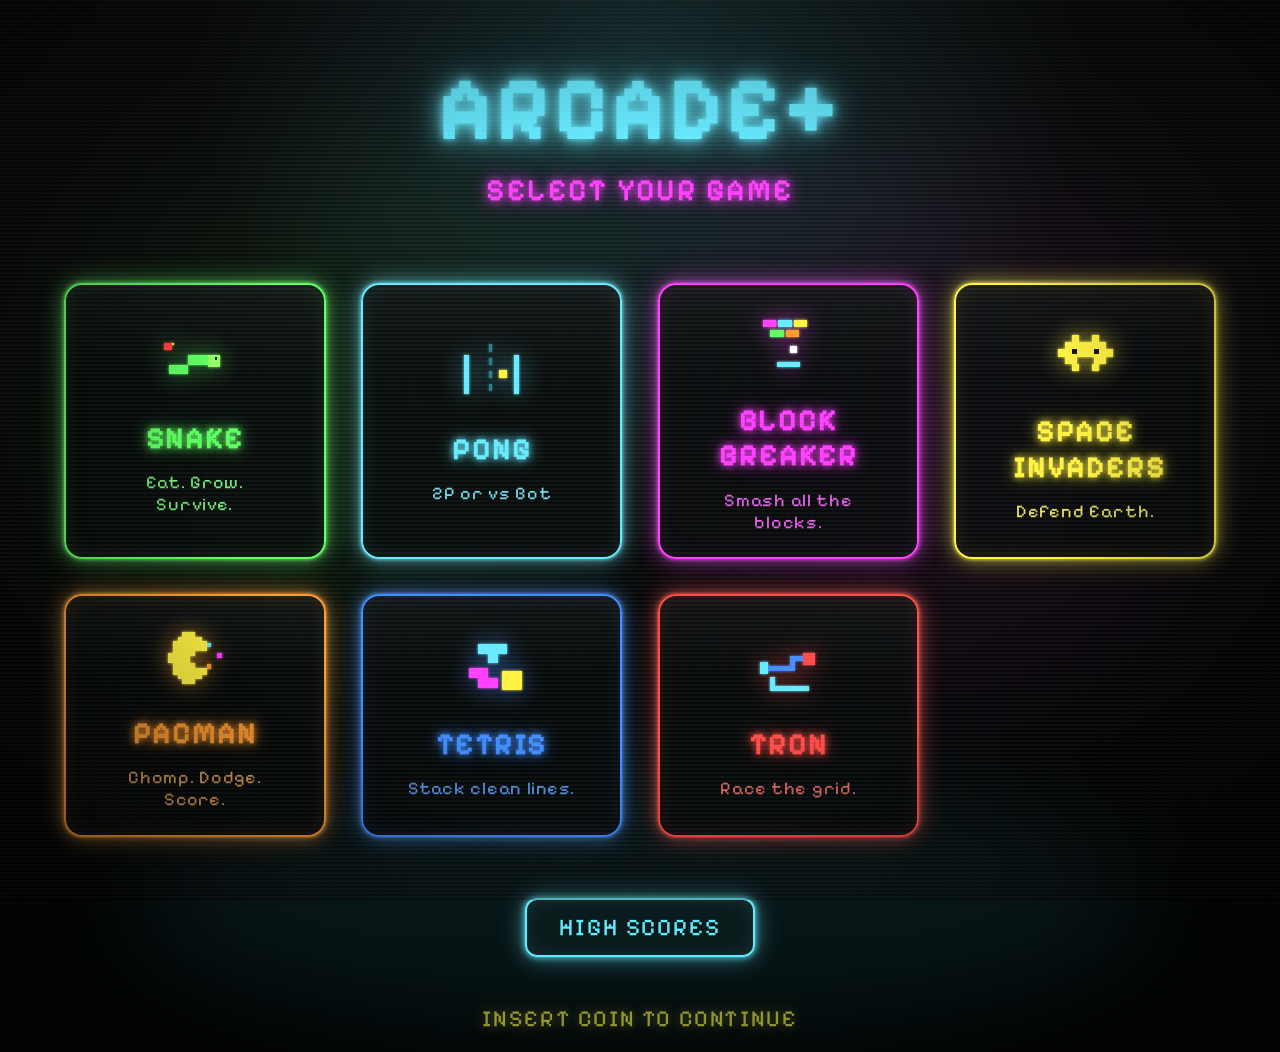
==== index.html @ 2dae6065 "Add launcher high scores" ====
<!doctype html>
<html lang="en">
  <head>
    <meta charset="UTF-8" />
    <meta name="viewport" content="width=device-width, initial-scale=1.0" />
    <title>Arcade+</title>
    <link rel="preconnect" href="https://fonts.googleapis.com" />
    <link rel="preconnect" href="https://fonts.gstatic.com" crossorigin />
    <link
      href="https://fonts.googleapis.com/css2?family=Pixelify+Sans:wght@400..700&display=swap"
      rel="stylesheet"
    />
    <link rel="stylesheet" href="styles.css" />
  </head>
  <body>
    <main class="arcade-shell">
      <div class="crt-glow" aria-hidden="true"></div>

      <section id="launcherView" class="launcher-view">
        <header class="hero">
          <p class="kicker">ARCADE+</p>
          <h1>SELECT YOUR GAME</h1>
        </header>

        <section class="game-grid" aria-label="Game launcher">
          <a class="game-card card-green" href="snake/index.html">
            <img src="assets/images/snake.svg" alt="" class="game-icon" onerror="this.hidden=true" />
            <span class="game-title">Snake</span>
            <span class="game-copy">Eat. Grow. Survive.</span>
          </a>

          <a class="game-card card-cyan" href="Pong/index.html">
            <img src="assets/images/pong.svg" alt="" class="game-icon" onerror="this.hidden=true" />
            <span class="game-title">Pong</span>
            <span class="game-copy">2P or vs Bot</span>
          </a>

          <a class="game-card card-pink" href="Breaker/index.html">
            <img src="assets/images/breaker.svg" alt="" class="game-icon" onerror="this.hidden=true" />
            <span class="game-title">Block Breaker</span>
            <span class="game-copy">Smash all the blocks.</span>
          </a>

          <a class="game-card card-yellow" href="Space_invaders/index.html">
            <img src="assets/images/space-invaders.svg" alt="" class="game-icon" onerror="this.hidden=true" />
            <span class="game-title">Space Invaders</span>
            <span class="game-copy">Defend Earth.</span>
          </a>

          <a class="game-card card-orange" href="Pacman/index.html">
            <img src="assets/images/pacman.svg" alt="" class="game-icon" onerror="this.hidden=true" />
            <span class="game-title">Pacman</span>
            <span class="game-copy">Chomp. Dodge. Score.</span>
          </a>

          <a class="game-card card-blue" href="Tetris/index.html">
            <img src="assets/images/tetris.svg" alt="" class="game-icon" onerror="this.hidden=true" />
            <span class="game-title">Tetris</span>
            <span class="game-copy">Stack clean lines.</span>
          </a>

          <a class="game-card card-red" href="Tron/index.html">
            <img src="assets/images/tron.svg" alt="" class="game-icon" onerror="this.hidden=true" />
            <span class="game-title">Tron</span>
            <span class="game-copy">Race the grid.</span>
          </a>
        </section>

        <button class="high-scores-button" id="highScoresButton" type="button">High Scores</button>
        <p class="coin-copy">INSERT COIN TO CONTINUE</p>
      </section>

      <section id="highScoresView" class="scores-view" hidden>
        <header class="scores-header">
          <h1>HIGH SCORES</h1>
        </header>
        <nav class="score-tabs" id="scoreTabs" aria-label="High score games"></nav>
        <ol class="score-list" id="scoreList"></ol>
        <p class="score-status" id="scoreStatus" aria-live="polite"></p>
        <button class="back-button" id="backButton" type="button">← Back</button>
      </section>
    </main>
    <script src="assets/js/high-scores.js"></script>
    <script src="assets/js/home.js"></script>
  </body>
</html>
---- styles.css ----
:root {
  --bg: #050606;
  --cyan: #65eaff;
  --green: #5dff5f;
  --pink: #ff3dff;
  --yellow: #fff241;
  --orange: #ff9b2f;
  --blue: #3f8cff;
  --red: #ff4a45;
  --panel: rgba(7, 10, 10, 0.84);
  --text-dim: rgba(232, 255, 255, 0.68);
}

* {
  box-sizing: border-box;
}

html {
  min-height: 100%;
  background: var(--bg);
}

body {
  min-height: 100vh;
  margin: 0;
  overflow-x: hidden;
  color: var(--cyan);
  font-family: "Pixelify Sans", monospace;
  background:
    radial-gradient(circle at 50% 5%, rgba(92, 238, 255, 0.16), transparent 28rem),
    radial-gradient(circle at 26% 40%, rgba(70, 255, 83, 0.08), transparent 24rem),
    radial-gradient(circle at 74% 40%, rgba(255, 61, 255, 0.08), transparent 24rem),
    linear-gradient(180deg, #090a0a 0%, #040505 52%, #020303 100%);
}

body::before,
body::after {
  position: fixed;
  inset: 0;
  pointer-events: none;
  content: "";
}

body::before {
  z-index: 3;
  background:
    linear-gradient(rgba(255, 255, 255, 0.035) 50%, rgba(0, 0, 0, 0.2) 50%),
    linear-gradient(90deg, rgba(255, 0, 0, 0.03), rgba(0, 255, 0, 0.015), rgba(0, 0, 255, 0.03));
  background-size: 100% 4px, 6px 100%;
  mix-blend-mode: screen;
}

body::after {
  z-index: 4;
  background: radial-gradient(ellipse at center, transparent 48%, rgba(0, 0, 0, 0.56) 100%);
}

.arcade-shell {
  position: relative;
  z-index: 1;
  display: flex;
  min-height: 100vh;
  flex-direction: column;
  align-items: center;
  justify-content: flex-start;
  padding: clamp(2rem, 6vw, 4.5rem) clamp(1rem, 4vw, 3rem) 1.25rem;
}

.launcher-view {
  display: flex;
  width: 100%;
  min-height: calc(100vh - clamp(4rem, 12vw, 9rem));
  flex-direction: column;
  align-items: center;
}

.crt-glow {
  position: fixed;
  inset: auto 10% -8rem;
  height: 16rem;
  border-radius: 50%;
  background: rgba(82, 238, 255, 0.08);
  filter: blur(52px);
}

.hero {
  text-align: center;
  text-transform: uppercase;
}

.kicker {
  margin: 0;
  color: var(--cyan);
  font-size: clamp(3.5rem, 7vw, 7rem);
  font-weight: 700;
  letter-spacing: 0.04em;
  line-height: 0.85;
  text-shadow:
    0 0 8px currentColor,
    0 0 22px rgba(101, 234, 255, 0.92),
    0 0 44px rgba(101, 234, 255, 0.58);
}

.hero h1 {
  margin: 1.5rem 0 0;
  color: var(--pink);
  font-size: clamp(1.4rem, 2.4vw, 2rem);
  font-weight: 600;
  letter-spacing: 0.08em;
  text-shadow:
    0 0 8px currentColor,
    0 0 20px rgba(255, 61, 255, 0.72);
}

.game-grid {
  display: grid;
  width: min(100%, 72rem);
  grid-template-columns: repeat(4, minmax(10.5rem, 1fr));
  gap: clamp(1.4rem, 3vw, 2.2rem);
  margin-top: clamp(3rem, 7vw, 4.6rem);
}

.game-card {
  --card-color: var(--cyan);
  position: relative;
  display: flex;
  min-height: clamp(13rem, 19vw, 17rem);
  flex-direction: column;
  align-items: center;
  justify-content: center;
  padding: 1.4rem;
  overflow: hidden;
  border: 2px solid var(--card-color);
  border-radius: 18px;
  color: var(--card-color);
  background:
    linear-gradient(180deg, rgba(255, 255, 255, 0.035), transparent 34%),
    var(--panel);
  box-shadow:
    0 0 4px var(--card-color),
    0 0 14px rgba(255, 255, 255, 0.14),
    0 0 24px color-mix(in srgb, var(--card-color) 56%, transparent),
    inset 0 0 22px color-mix(in srgb, var(--card-color) 10%, transparent);
  text-align: center;
  text-decoration: none;
  text-transform: uppercase;
  transition:
    transform 180ms ease,
    box-shadow 180ms ease,
    background 180ms ease;
}

.game-card::before {
  position: absolute;
  inset: 0;
  background:
    linear-gradient(90deg, transparent, color-mix(in srgb, var(--card-color) 20%, transparent), transparent),
    repeating-linear-gradient(0deg, transparent 0 6px, rgba(255, 255, 255, 0.025) 7px);
  opacity: 0;
  transform: translateX(-70%);
  content: "";
  transition:
    opacity 180ms ease,
    transform 420ms ease;
}

.game-card:hover,
.game-card:focus-visible {
  transform: translateY(-8px) scale(1.02);
  outline: none;
  background:
    linear-gradient(180deg, color-mix(in srgb, var(--card-color) 16%, transparent), transparent 46%),
    var(--panel);
  box-shadow:
    0 0 7px var(--card-color),
    0 0 22px color-mix(in srgb, var(--card-color) 72%, transparent),
    0 0 48px color-mix(in srgb, var(--card-color) 42%, transparent),
    inset 0 0 28px color-mix(in srgb, var(--card-color) 16%, transparent);
}

.game-card:hover::before,
.game-card:focus-visible::before {
  opacity: 1;
  transform: translateX(70%);
}

.game-icon {
  position: relative;
  z-index: 1;
  width: 4.8rem;
  height: 4.8rem;
  object-fit: contain;
  image-rendering: pixelated;
  filter: drop-shadow(0 0 12px color-mix(in srgb, var(--card-color) 60%, transparent));
}

.game-title {
  position: relative;
  z-index: 1;
  max-width: 9rem;
  margin-top: 1.2rem;
  font-size: clamp(1.45rem, 2.4vw, 2rem);
  font-weight: 700;
  line-height: 1.15;
  letter-spacing: 0.03em;
  text-shadow:
    0 0 7px currentColor,
    0 0 18px color-mix(in srgb, var(--card-color) 68%, transparent);
}

.game-copy {
  position: relative;
  z-index: 1;
  max-width: 11rem;
  margin-top: 1rem;
  color: color-mix(in srgb, var(--card-color) 72%, var(--text-dim));
  font-size: clamp(1rem, 1.4vw, 1.2rem);
  line-height: 1.25;
  letter-spacing: 0.04em;
  text-transform: none;
}

.card-green {
  --card-color: var(--green);
}

.card-cyan {
  --card-color: var(--cyan);
}

.card-pink {
  --card-color: var(--pink);
}

.card-yellow {
  --card-color: var(--yellow);
}

.card-orange {
  --card-color: var(--orange);
}

.card-blue {
  --card-color: var(--blue);
}

.card-red {
  --card-color: var(--red);
}

.coin-copy {
  margin: auto 0 0;
  padding-top: 3rem;
  color: rgba(255, 242, 65, 0.56);
  font-size: clamp(1rem, 1.8vw, 1.45rem);
  letter-spacing: 0.07em;
  text-align: center;
  text-shadow: 0 0 12px rgba(255, 242, 65, 0.34);
}

.high-scores-button {
  margin-top: clamp(2.2rem, 5vw, 3.8rem);
  border: 2px solid var(--cyan);
  border-radius: 12px;
  padding: 0.8rem 2rem;
  color: var(--cyan);
  background: rgba(7, 10, 10, 0.82);
  box-shadow:
    0 0 7px var(--cyan),
    0 0 24px rgba(101, 234, 255, 0.5),
    inset 0 0 18px rgba(101, 234, 255, 0.12);
  font: inherit;
  font-size: clamp(1.1rem, 2vw, 1.5rem);
  letter-spacing: 0.08em;
  text-transform: uppercase;
  cursor: pointer;
}

.high-scores-button:hover,
.high-scores-button:focus-visible {
  color: var(--bg);
  background: var(--cyan);
  outline: none;
}

.scores-view {
  width: min(100%, 40rem);
  padding-top: clamp(0.5rem, 3vw, 1.5rem);
  text-align: center;
}

.scores-header h1 {
  margin: 0;
  color: var(--cyan);
  font-size: clamp(3rem, 6vw, 5.2rem);
  line-height: 0.9;
  text-shadow:
    0 0 8px currentColor,
    0 0 24px rgba(101, 234, 255, 0.88),
    0 0 44px rgba(101, 234, 255, 0.54);
}

.score-tabs {
  display: flex;
  flex-wrap: wrap;
  justify-content: center;
  gap: 0.9rem 1.25rem;
  margin: clamp(2.1rem, 4vw, 3rem) 0 2rem;
}

.score-tab {
  --tab-color: var(--cyan);
  border: 0;
  border-bottom: 3px solid transparent;
  padding: 0.2rem 0 0.55rem;
  color: var(--tab-color);
  background: transparent;
  font: inherit;
  font-size: clamp(1.05rem, 2vw, 1.35rem);
  font-weight: 700;
  letter-spacing: 0.04em;
  text-transform: uppercase;
  text-shadow: 0 0 12px color-mix(in srgb, var(--tab-color) 70%, transparent);
  cursor: pointer;
}

.score-tab.is-active,
.score-tab:focus-visible {
  border-color: var(--cyan);
  outline: none;
}

.score-tab-green {
  --tab-color: var(--green);
}

.score-tab-cyan {
  --tab-color: var(--cyan);
}

.score-tab-pink {
  --tab-color: var(--pink);
}

.score-tab-yellow {
  --tab-color: var(--yellow);
}

.score-tab-orange {
  --tab-color: var(--orange);
}

.score-tab-blue {
  --tab-color: var(--blue);
}

.score-tab-red {
  --tab-color: var(--red);
}

.score-list {
  display: grid;
  gap: 0.75rem;
  margin: 0;
  padding: 0;
  list-style: none;
  text-align: left;
}

.score-row,
.empty-score {
  display: grid;
  grid-template-columns: 4rem 1fr auto;
  align-items: center;
  min-height: 3.4rem;
  padding: 0 1rem;
  border-radius: 5px;
  color: rgba(245, 245, 245, 0.74);
  background: rgba(255, 255, 255, 0.045);
  font-size: clamp(1.15rem, 2.4vw, 1.6rem);
  letter-spacing: 0.04em;
}

.score-row:nth-child(even) {
  background: rgba(255, 255, 255, 0.018);
}

.score-rank {
  color: var(--yellow);
  font-weight: 700;
}

.score-name {
  overflow: hidden;
  text-overflow: ellipsis;
  white-space: nowrap;
}

.score-value {
  color: var(--cyan);
  text-shadow: 0 0 12px rgba(101, 234, 255, 0.62);
}

.empty-score {
  display: block;
  padding: 1rem;
  text-align: center;
}

.score-status {
  min-height: 1.5rem;
  margin: 1.25rem 0 0;
  color: rgba(101, 234, 255, 0.7);
  font-size: 1rem;
  letter-spacing: 0.05em;
}

.back-button {
  margin-top: clamp(2rem, 5vw, 3.5rem);
  border: 0;
  color: rgba(101, 234, 255, 0.68);
  background: transparent;
  font: inherit;
  font-size: 1.15rem;
  letter-spacing: 0.08em;
  text-transform: uppercase;
  cursor: pointer;
}

.back-button:hover,
.back-button:focus-visible {
  color: var(--cyan);
  outline: none;
  text-shadow: 0 0 14px rgba(101, 234, 255, 0.64);
}

@media (max-width: 980px) {
  .game-grid {
    grid-template-columns: repeat(2, minmax(10rem, 1fr));
    width: min(100%, 38rem);
  }
}

@media (max-width: 560px) {
  .arcade-shell {
    padding-top: 2rem;
  }

  .game-grid {
    grid-template-columns: 1fr;
    margin-top: 2.5rem;
  }

  .game-card {
    min-height: 12rem;
  }

  .score-row {
    grid-template-columns: 3rem 1fr auto;
    padding: 0 0.7rem;
  }
}
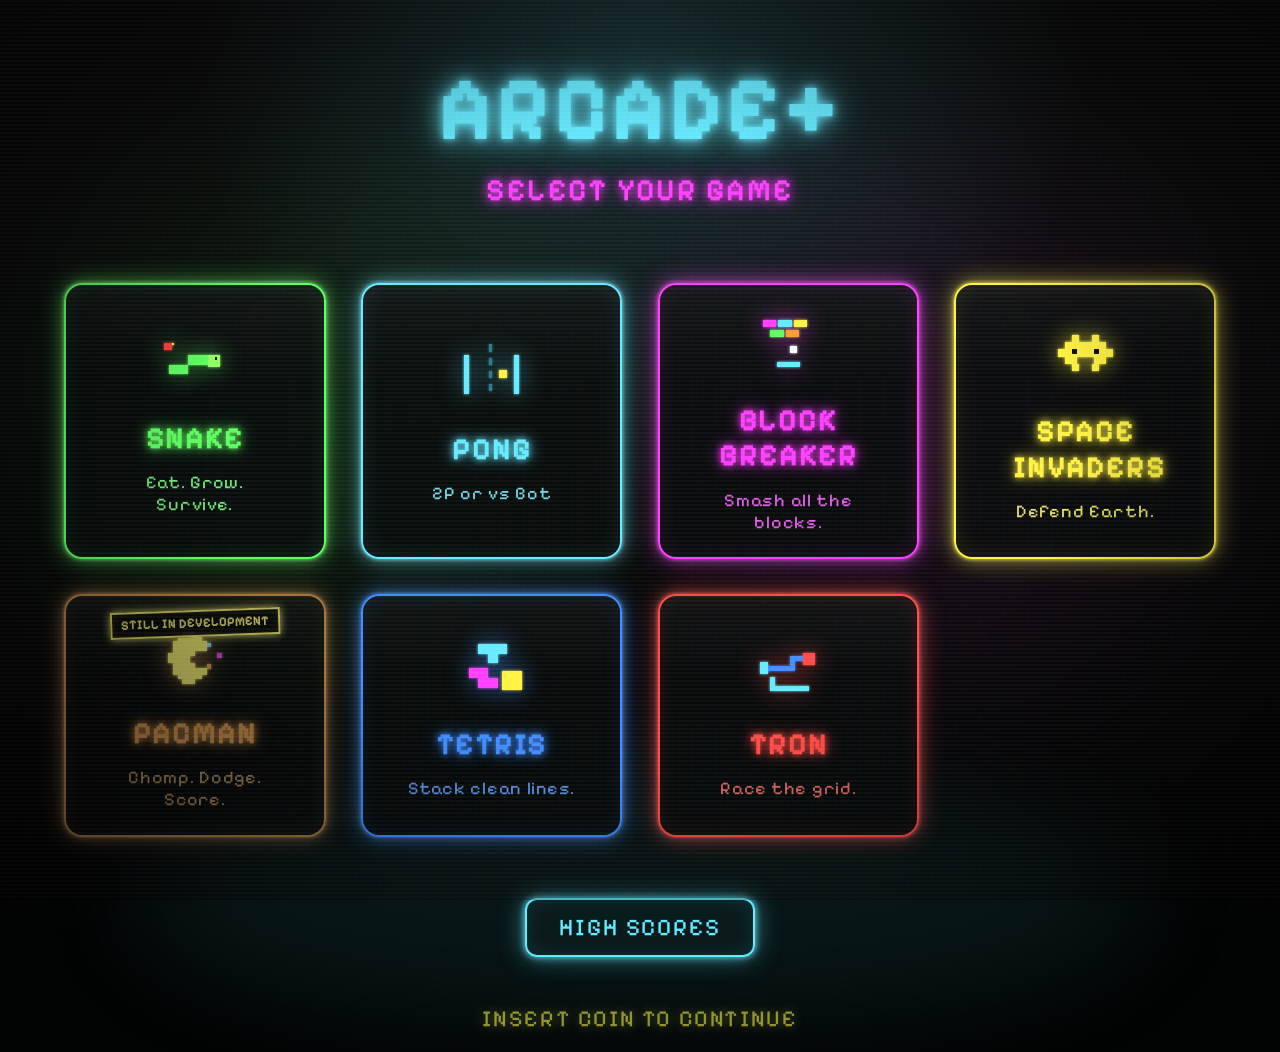
==== commit d6a4ffa7: "Mark Pacman as in development" ====
--- a/index.html
+++ b/index.html
@@ -47,11 +47,12 @@
             <span class="game-copy">Defend Earth.</span>
           </a>
 
-          <a class="game-card card-orange" href="Pacman/index.html">
+          <div class="game-card game-card-disabled card-orange" aria-disabled="true">
+            <span class="development-badge">Still in development</span>
             <img src="assets/images/pacman.svg" alt="" class="game-icon" onerror="this.hidden=true" />
             <span class="game-title">Pacman</span>
             <span class="game-copy">Chomp. Dodge. Score.</span>
-          </a>
+          </div>
 
           <a class="game-card card-blue" href="Tetris/index.html">
             <img src="assets/images/tetris.svg" alt="" class="game-icon" onerror="this.hidden=true" />
--- a/styles.css
+++ b/styles.css
@@ -184,6 +184,53 @@
   transform: translateX(70%);
 }
 
+.game-card-disabled {
+  cursor: not-allowed;
+  opacity: 0.7;
+  filter: saturate(0.72);
+}
+
+.game-card-disabled:hover,
+.game-card-disabled:focus-visible {
+  transform: none;
+  background:
+    linear-gradient(180deg, rgba(255, 255, 255, 0.035), transparent 34%),
+    var(--panel);
+  box-shadow:
+    0 0 4px var(--card-color),
+    0 0 14px rgba(255, 255, 255, 0.14),
+    0 0 24px color-mix(in srgb, var(--card-color) 56%, transparent),
+    inset 0 0 22px color-mix(in srgb, var(--card-color) 10%, transparent);
+}
+
+.game-card-disabled:hover::before,
+.game-card-disabled:focus-visible::before {
+  opacity: 0;
+  transform: translateX(-70%);
+}
+
+.development-badge {
+  position: absolute;
+  top: 0.85rem;
+  left: 50%;
+  z-index: 2;
+  width: max-content;
+  max-width: calc(100% - 1.4rem);
+  padding: 0.3rem 0.55rem;
+  border: 2px solid currentColor;
+  background: rgba(5, 6, 6, 0.92);
+  box-shadow:
+    0 0 8px currentColor,
+    inset 0 0 10px color-mix(in srgb, var(--card-color) 18%, transparent);
+  color: var(--yellow);
+  font-size: 0.82rem;
+  font-weight: 700;
+  line-height: 1;
+  text-align: center;
+  text-transform: uppercase;
+  transform: translateX(-50%) rotate(-2deg);
+}
+
 .game-icon {
   position: relative;
   z-index: 1;
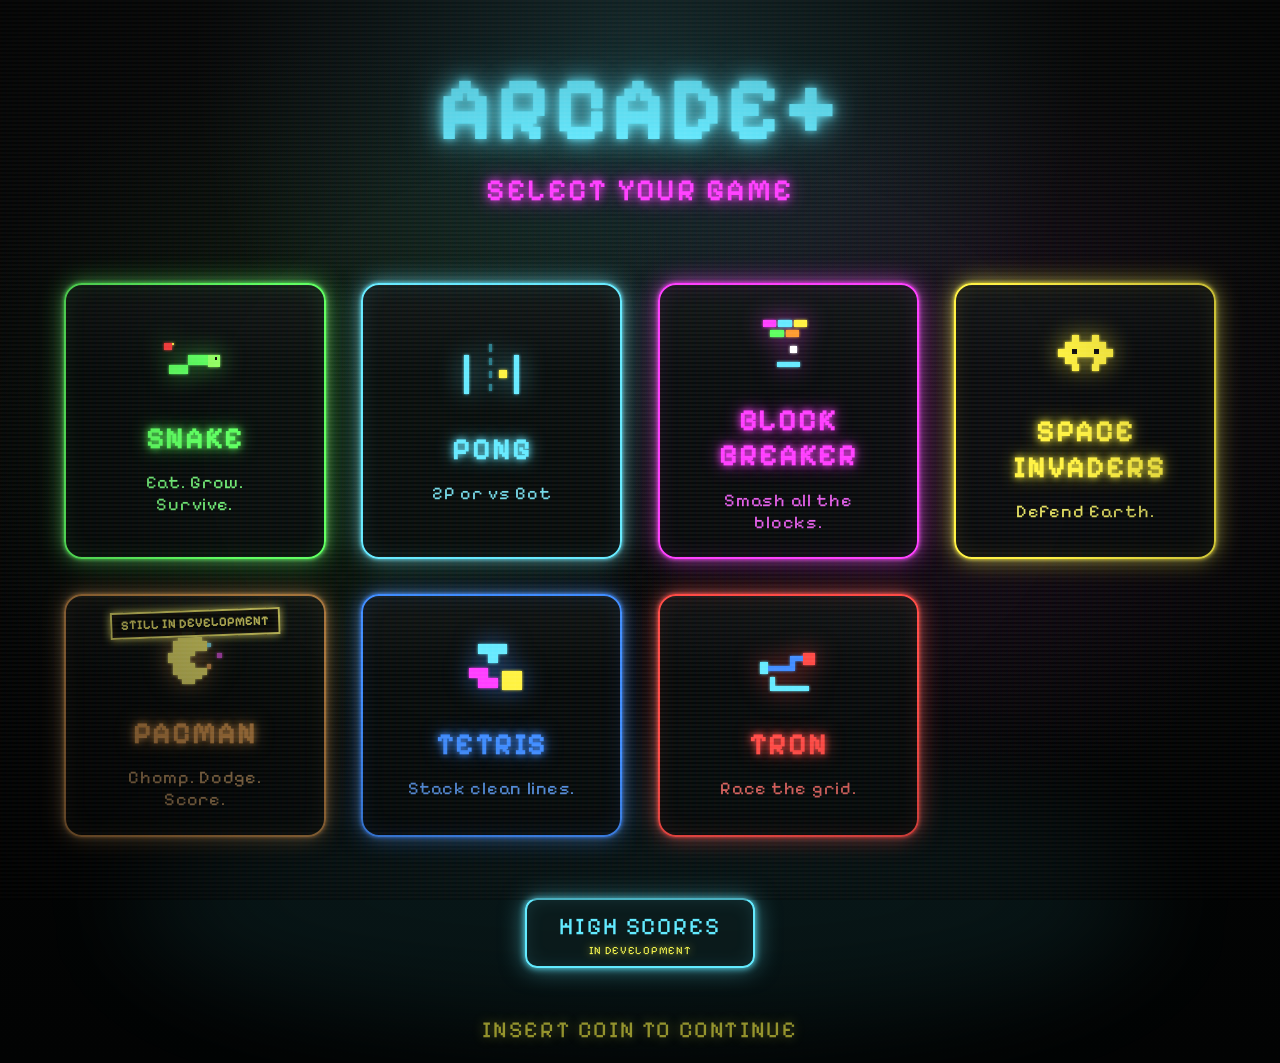
==== commit cacabc09: "Mark high scores as in development" ====
--- a/index.html
+++ b/index.html
@@ -67,13 +67,17 @@
           </a>
         </section>
 
-        <button class="high-scores-button" id="highScoresButton" type="button">High Scores</button>
+        <button class="high-scores-button" id="highScoresButton" type="button">
+          <span>High Scores</span>
+          <span class="button-development-tag">In development</span>
+        </button>
         <p class="coin-copy">INSERT COIN TO CONTINUE</p>
       </section>
 
       <section id="highScoresView" class="scores-view" hidden>
         <header class="scores-header">
           <h1>HIGH SCORES</h1>
+          <p class="scores-development-note">Still in development</p>
         </header>
         <nav class="score-tabs" id="scoreTabs" aria-label="High score games"></nav>
         <ol class="score-list" id="scoreList"></ol>
--- a/styles.css
+++ b/styles.css
@@ -306,10 +306,14 @@
 }
 
 .high-scores-button {
+  display: inline-flex;
+  flex-direction: column;
+  align-items: center;
+  gap: 0.28rem;
   margin-top: clamp(2.2rem, 5vw, 3.8rem);
   border: 2px solid var(--cyan);
   border-radius: 12px;
-  padding: 0.8rem 2rem;
+  padding: 0.72rem 2rem 0.62rem;
   color: var(--cyan);
   background: rgba(7, 10, 10, 0.82);
   box-shadow:
@@ -323,6 +327,14 @@
   cursor: pointer;
 }
 
+.button-development-tag {
+  color: var(--yellow);
+  font-size: 0.7rem;
+  line-height: 1;
+  letter-spacing: 0.06em;
+  text-shadow: 0 0 8px rgba(255, 242, 65, 0.72);
+}
+
 .high-scores-button:hover,
 .high-scores-button:focus-visible {
   color: var(--bg);
@@ -345,6 +357,24 @@
     0 0 8px currentColor,
     0 0 24px rgba(101, 234, 255, 0.88),
     0 0 44px rgba(101, 234, 255, 0.54);
+}
+
+.scores-development-note {
+  display: inline-block;
+  margin: 1rem 0 0;
+  padding: 0.32rem 0.7rem;
+  border: 2px solid var(--yellow);
+  border-radius: 4px;
+  color: var(--yellow);
+  background: rgba(5, 6, 6, 0.86);
+  box-shadow:
+    0 0 8px rgba(255, 242, 65, 0.66),
+    inset 0 0 10px rgba(255, 242, 65, 0.12);
+  font-size: clamp(0.9rem, 1.7vw, 1.15rem);
+  font-weight: 700;
+  line-height: 1;
+  letter-spacing: 0.07em;
+  text-transform: uppercase;
 }
 
 .score-tabs {
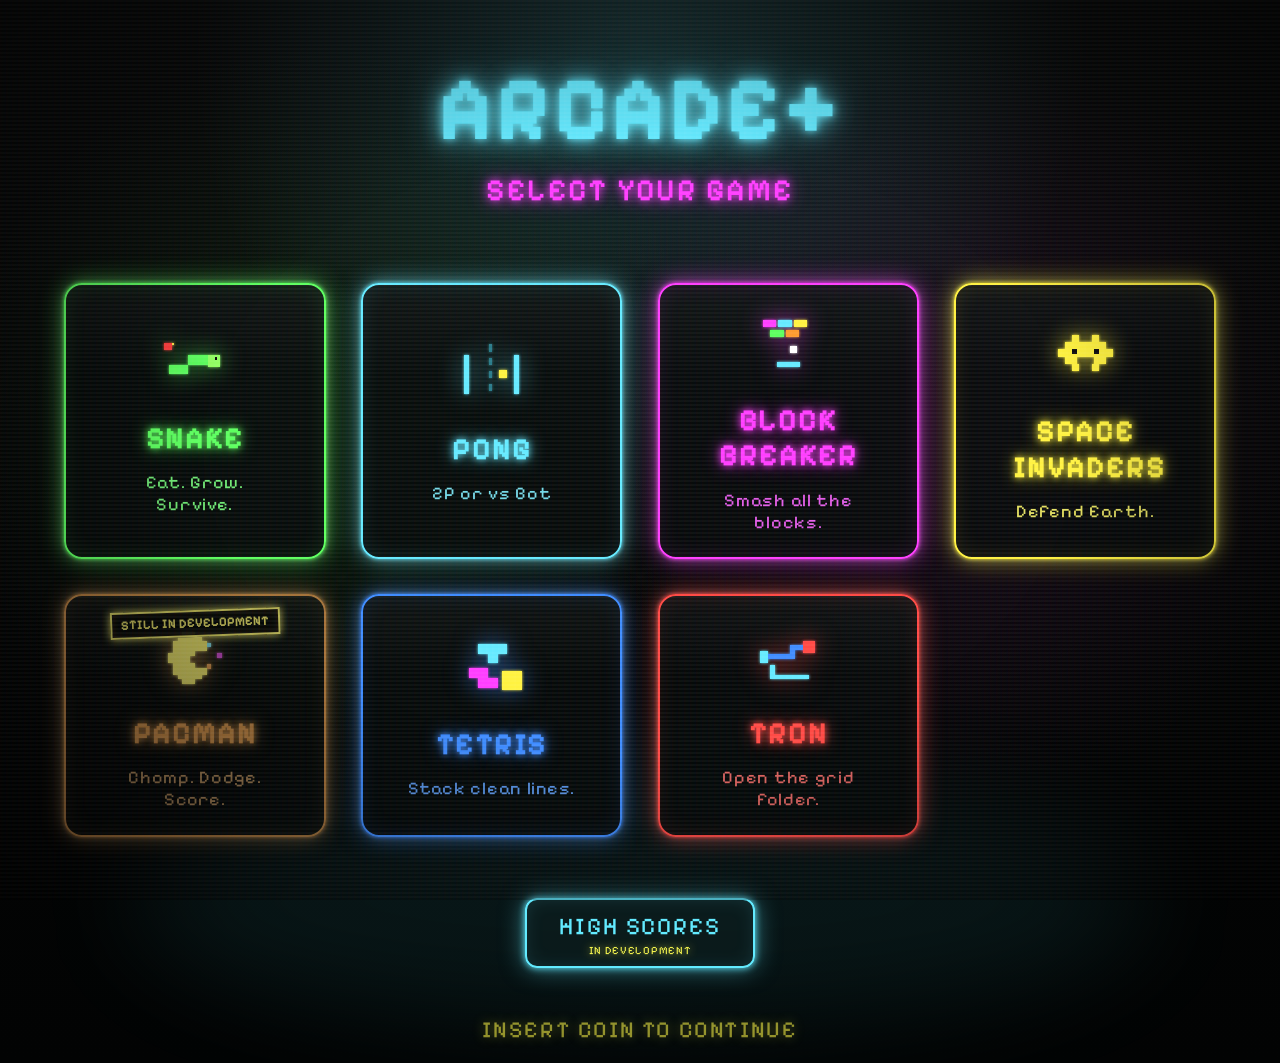
==== commit 7c320677: "Added tron v2, minor improvements" ====
--- a/index.html
+++ b/index.html
@@ -16,7 +16,7 @@
     <main class="arcade-shell">
       <div class="crt-glow" aria-hidden="true"></div>
 
-      <section id="launcherView" class="launcher-view">
+      <section id="launcherView" class="launcher-view" data-launcher-view="home">
         <header class="hero">
           <p class="kicker">ARCADE+</p>
           <h1>SELECT YOUR GAME</h1>
@@ -60,11 +60,11 @@
             <span class="game-copy">Stack clean lines.</span>
           </a>
 
-          <a class="game-card card-red" href="Tron/index.html">
+          <button class="game-card card-red" id="tronFolderButton" type="button">
             <img src="assets/images/tron.svg" alt="" class="game-icon" onerror="this.hidden=true" />
             <span class="game-title">Tron</span>
-            <span class="game-copy">Race the grid.</span>
-          </a>
+            <span class="game-copy">Open the grid folder.</span>
+          </button>
         </section>
 
         <button class="high-scores-button" id="highScoresButton" type="button">
@@ -74,15 +74,48 @@
         <p class="coin-copy">INSERT COIN TO CONTINUE</p>
       </section>
 
-      <section id="highScoresView" class="scores-view" hidden>
-        <header class="scores-header">
-          <h1>HIGH SCORES</h1>
-          <p class="scores-development-note">Still in development</p>
+      <section id="tronView" class="launcher-view tron-view" data-launcher-view="tron" hidden>
+        <header class="hero">
+          <p class="kicker">TRON</p>
+          <h1>SELECT YOUR GRID</h1>
         </header>
-        <nav class="score-tabs" id="scoreTabs" aria-label="High score games"></nav>
-        <ol class="score-list" id="scoreList"></ol>
-        <p class="score-status" id="scoreStatus" aria-live="polite"></p>
-        <button class="back-button" id="backButton" type="button">← Back</button>
+
+        <section class="game-grid tron-grid" aria-label="Tron game launcher">
+          <a class="game-card card-red" href="Tron/index.html">
+            <img src="assets/images/tron.svg" alt="" class="game-icon" onerror="this.hidden=true" />
+            <span class="game-title">Classic Tron</span>
+            <span class="game-copy">Tight arena. Shared camera.</span>
+          </a>
+
+          <a class="game-card card-cyan" href="Tron%202.0%20-%20Big%20Screen/index.html">
+            <img src="assets/images/tron.svg" alt="" class="game-icon" onerror="this.hidden=true" />
+            <span class="game-title">Tron 2.0</span>
+            <span class="game-copy">Large board. Each player has their own camera.</span>
+          </a>
+        </section>
+
+        <a class="back-button launcher-back-button" id="tronBackButton" href="./">← Back</a>
+      </section>
+
+      <section
+        id="highScoresView"
+        class="scores-modal"
+        role="dialog"
+        aria-modal="true"
+        aria-labelledby="scoresTitle"
+        hidden
+      >
+        <div class="scores-backdrop" id="scoresBackdrop"></div>
+        <div class="scores-view">
+          <header class="scores-header">
+            <h1 id="scoresTitle">HIGH SCORES</h1>
+            <p class="scores-development-note">Still in development</p>
+          </header>
+          <nav class="score-tabs" id="scoreTabs" aria-label="High score games"></nav>
+          <ol class="score-list" id="scoreList"></ol>
+          <p class="score-status" id="scoreStatus" aria-live="polite"></p>
+          <button class="back-button" id="backButton" type="button">← Back</button>
+        </div>
       </section>
     </main>
     <script src="assets/js/high-scores.js"></script>
--- a/styles.css
+++ b/styles.css
@@ -33,6 +33,10 @@
     linear-gradient(180deg, #090a0a 0%, #040505 52%, #020303 100%);
 }
 
+body.modal-open {
+  overflow: hidden;
+}
+
 body::before,
 body::after {
   position: fixed;
@@ -72,6 +76,10 @@
   min-height: calc(100vh - clamp(4rem, 12vw, 9rem));
   flex-direction: column;
   align-items: center;
+}
+
+.launcher-view[hidden] {
+  display: none;
 }
 
 .crt-glow {
@@ -144,10 +152,15 @@
   text-align: center;
   text-decoration: none;
   text-transform: uppercase;
+  font: inherit;
   transition:
     transform 180ms ease,
     box-shadow 180ms ease,
     background 180ms ease;
+}
+
+button.game-card {
+  cursor: pointer;
 }
 
 .game-card::before {
@@ -305,6 +318,15 @@
   text-shadow: 0 0 12px rgba(255, 242, 65, 0.34);
 }
 
+.tron-grid {
+  width: min(100%, 36rem);
+  grid-template-columns: repeat(2, minmax(10.5rem, 1fr));
+}
+
+.launcher-back-button {
+  margin-top: clamp(2rem, 5vw, 3.5rem);
+}
+
 .high-scores-button {
   display: inline-flex;
   flex-direction: column;
@@ -342,9 +364,44 @@
   outline: none;
 }
 
+.scores-modal {
+  position: fixed;
+  inset: 0;
+  z-index: 20;
+  display: grid;
+  place-items: center;
+  padding: clamp(1rem, 4vw, 2.5rem);
+}
+
+.scores-modal[hidden] {
+  display: none;
+}
+
+.scores-backdrop {
+  position: absolute;
+  inset: 0;
+  background:
+    radial-gradient(circle at 50% 24%, rgba(101, 234, 255, 0.14), transparent 28rem),
+    rgba(0, 0, 0, 0.76);
+  backdrop-filter: blur(7px);
+}
+
 .scores-view {
-  width: min(100%, 40rem);
-  padding-top: clamp(0.5rem, 3vw, 1.5rem);
+  position: relative;
+  z-index: 1;
+  width: min(100%, 44rem);
+  max-height: min(88vh, 48rem);
+  overflow-y: auto;
+  border: 2px solid rgba(101, 234, 255, 0.78);
+  border-radius: 22px;
+  padding: clamp(1.4rem, 4vw, 2.4rem);
+  background:
+    linear-gradient(180deg, rgba(101, 234, 255, 0.08), transparent 34%),
+    rgba(5, 6, 6, 0.96);
+  box-shadow:
+    0 0 12px rgba(101, 234, 255, 0.82),
+    0 0 46px rgba(101, 234, 255, 0.34),
+    inset 0 0 28px rgba(101, 234, 255, 0.1);
   text-align: center;
 }
 
@@ -382,7 +439,7 @@
   flex-wrap: wrap;
   justify-content: center;
   gap: 0.9rem 1.25rem;
-  margin: clamp(2.1rem, 4vw, 3rem) 0 2rem;
+  margin: clamp(1.5rem, 3vw, 2.3rem) 0 1.5rem;
 }
 
 .score-tab {
@@ -493,7 +550,7 @@
 }
 
 .back-button {
-  margin-top: clamp(2rem, 5vw, 3.5rem);
+  margin-top: clamp(1.5rem, 4vw, 2.5rem);
   border: 0;
   color: rgba(101, 234, 255, 0.68);
   background: transparent;
@@ -528,6 +585,10 @@
     margin-top: 2.5rem;
   }
 
+  .tron-grid {
+    grid-template-columns: 1fr;
+  }
+
   .game-card {
     min-height: 12rem;
   }
